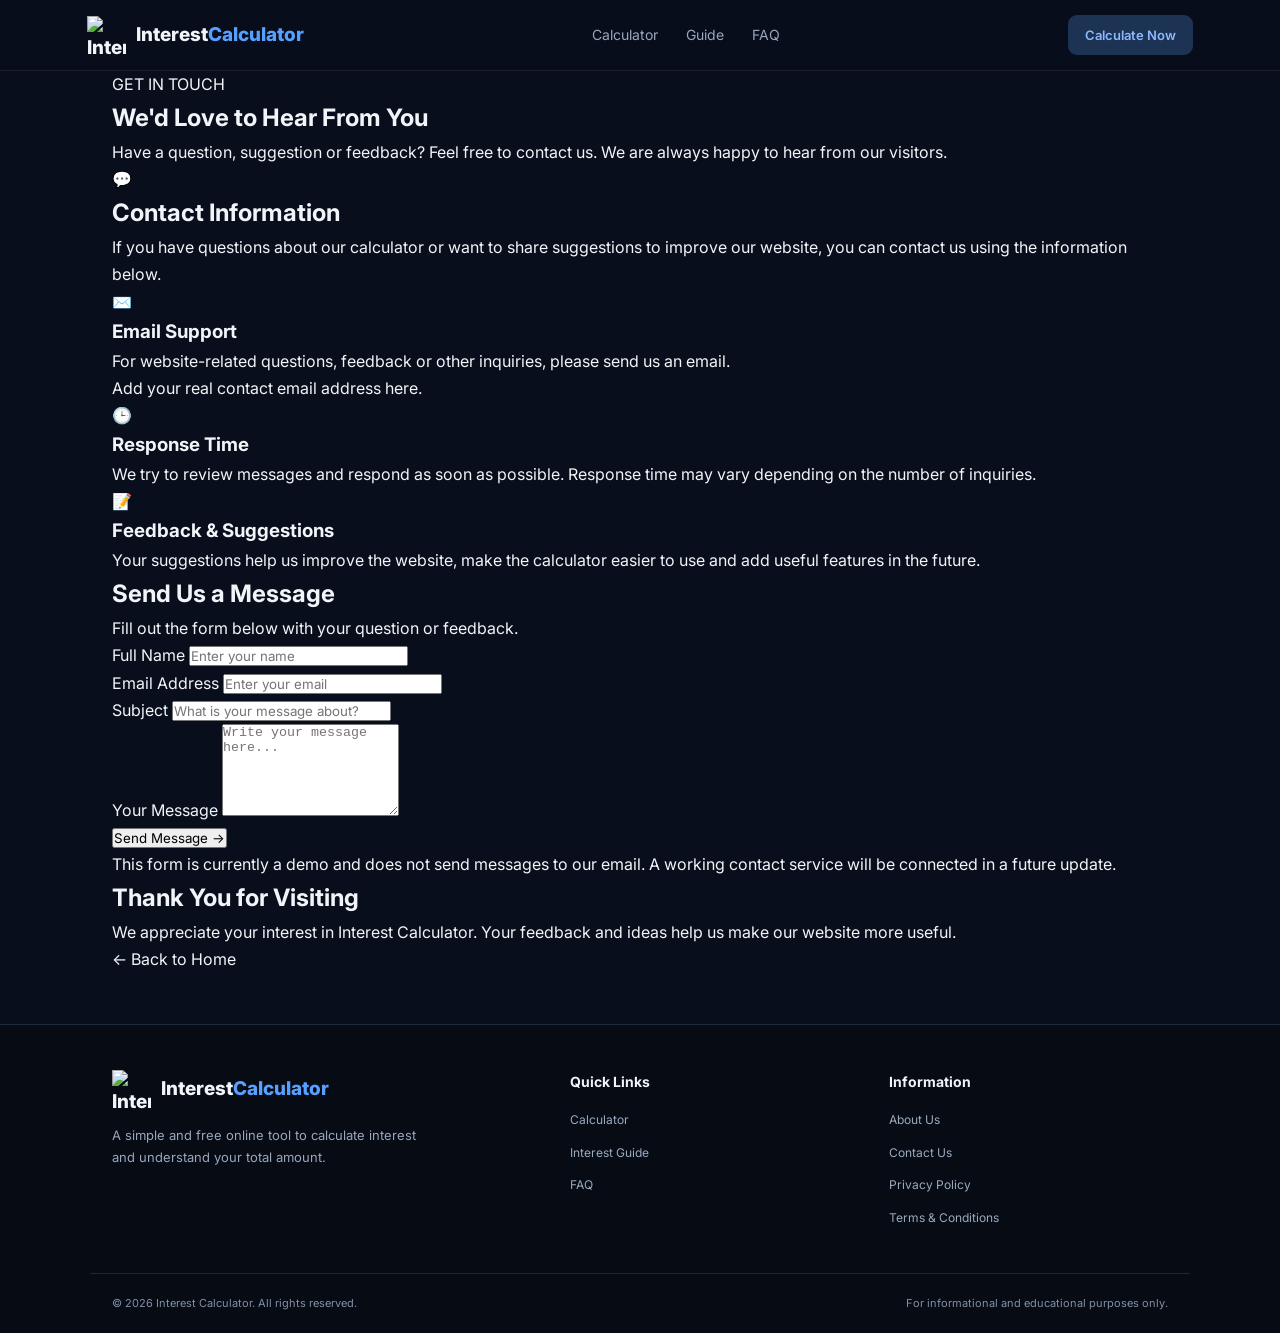
==== contact.html @ 2fb2c931 "Add contact.html for user inquiries and feedback This file contains the HTML structure for the conta" ====
<!DOCTYPE html>
<html lang="en">
<head>
    <meta charset="UTF-8">
    <meta name="viewport" content="width=device-width, initial-scale=1.0">

    <title>Contact Us - Interest Calculator</title>

    <meta name="description" content="Contact Interest Calculator with questions, feedback, suggestions or website-related inquiries.">

    <meta name="robots" content="index, follow">

    <link rel="icon" type="image/png"
    href="https://raw.githubusercontent.com/ManishKumar18k/Interest-Calculator/main/Glossy%20Rupee%20Investment%20Growth%20Icon.png">

    <link rel="stylesheet" href="styles.css">
    <link rel="stylesheet" href="contact.css">
</head>

<body>

    <!-- NAVBAR -->
    <header class="navbar">
        <div class="nav-container">

            <a href="index.html" class="brand">
                <img src="https://raw.githubusercontent.com/ManishKumar18k/Interest-Calculator/main/Glossy%20Rupee%20Investment%20Growth%20Icon.png" alt="Interest Calculator Logo">

                <span>Interest<span class="brand-highlight">Calculator</span></span>
            </a>

            <nav class="nav-links">
                <a href="index.html#calculator">Calculator</a>
                <a href="index.html#guide">Guide</a>
                <a href="index.html#faq">FAQ</a>
            </nav>

            <a href="index.html#calculator" class="nav-button">
                Calculate Now
            </a>

        </div>
    </header>


    <!-- CONTACT PAGE -->
    <main class="contact-main">

        <!-- HERO -->
        <section class="contact-hero">

            <div class="contact-badge">GET IN TOUCH</div>

            <h1>We'd Love to <span>Hear From You</span></h1>

            <p>
                Have a question, suggestion or feedback? Feel free to contact us.
                We are always happy to hear from our visitors.
            </p>

        </section>


        <!-- CONTACT CONTENT -->
        <section class="contact-grid">

            <!-- LEFT INFORMATION -->
            <div class="contact-info">

                <div class="contact-info-card">

                    <div class="contact-icon">💬</div>

                    <h2>Contact Information</h2>

                    <p>
                        If you have questions about our calculator or want to
                        share suggestions to improve our website, you can
                        contact us using the information below.
                    </p>

                </div>


                <div class="contact-info-card">

                    <div class="contact-icon">✉️</div>

                    <h3>Email Support</h3>

                    <p>
                        For website-related questions, feedback or other
                        inquiries, please send us an email.
                    </p>

                    <div class="contact-email-note">
                        Add your real contact email address here.
                    </div>

                </div>


                <div class="contact-info-card">

                    <div class="contact-icon">🕒</div>

                    <h3>Response Time</h3>

                    <p>
                        We try to review messages and respond as soon as
                        possible. Response time may vary depending on
                        the number of inquiries.
                    </p>

                </div>


                <div class="contact-info-card">

                    <div class="contact-icon">📝</div>

                    <h3>Feedback & Suggestions</h3>

                    <p>
                        Your suggestions help us improve the website,
                        make the calculator easier to use and add
                        useful features in the future.
                    </p>

                </div>

            </div>


            <!-- CONTACT FORM -->
            <div class="contact-form-card">

                <h2>Send Us a Message</h2>

                <p class="form-subtitle">
                    Fill out the form below with your question or feedback.
                </p>

                <form id="contactForm">

                    <div class="contact-field">

                        <label for="name">Full Name</label>

                        <input
                            type="text"
                            id="name"
                            name="name"
                            placeholder="Enter your name"
                            required
                            maxlength="100">

                    </div>


                    <div class="contact-field">

                        <label for="email">Email Address</label>

                        <input
                            type="email"
                            id="email"
                            name="email"
                            placeholder="Enter your email"
                            required
                            maxlength="150">

                    </div>


                    <div class="contact-field">

                        <label for="subject">Subject</label>

                        <input
                            type="text"
                            id="subject"
                            name="subject"
                            placeholder="What is your message about?"
                            required
                            maxlength="150">

                    </div>


                    <div class="contact-field">

                        <label for="message">Your Message</label>

                        <textarea
                            id="message"
                            name="message"
                            rows="6"
                            placeholder="Write your message here..."
                            required
                            maxlength="2000"></textarea>

                    </div>


                    <button type="submit" class="contact-submit">
                        Send Message →
                    </button>

                    <p id="formMessage" class="form-message"></p>

                    <p class="form-note">
                        This form is currently a demo and does not send
                        messages to our email. A working contact service
                        will be connected in a future update.
                    </p>

                </form>

            </div>

        </section>


        <!-- EXTRA -->
        <section class="contact-bottom">

            <h2>Thank You for Visiting</h2>

            <p>
                We appreciate your interest in Interest Calculator.
                Your feedback and ideas help us make our website more useful.
            </p>

            <a href="index.html" class="back-home-button">
                ← Back to Home
            </a>

        </section>

    </main>


    <!-- FOOTER -->
    <footer class="footer">

        <div class="footer-main">

            <div class="footer-brand">

                <a href="index.html" class="brand footer-logo">
                    <img src="https://raw.githubusercontent.com/ManishKumar18k/Interest-Calculator/main/Glossy%20Rupee%20Investment%20Growth%20Icon.png" alt="Interest Calculator Logo">

                    <span>Interest<span class="brand-highlight">Calculator</span></span>
                </a>

                <p>
                    A simple and free online tool to calculate interest
                    and understand your total amount.
                </p>

            </div>


            <div class="footer-links">

                <h3>Quick Links</h3>

                <a href="index.html#calculator">Calculator</a>
                <a href="index.html#guide">Interest Guide</a>
                <a href="index.html#faq">FAQ</a>

            </div>


            <div class="footer-links">

                <h3>Information</h3>

                <a href="about.html">About Us</a>
                <a href="contact.html">Contact Us</a>
                <a href="privacy-policy.html">Privacy Policy</a>
                <a href="terms.html">Terms & Conditions</a>

            </div>

        </div>


        <div class="footer-bottom">

            <p>© <span id="contactYear"></span> Interest Calculator. All rights reserved.</p>

            <p class="disclaimer">
                For informational and educational purposes only.
            </p>

        </div>

    </footer>


    <script>

        // Update current year
        document.getElementById("contactYear").textContent =
            new Date().getFullYear();


        // Contact form demo
        const contactForm = document.getElementById("contactForm");
        const formMessage = document.getElementById("formMessage");

        contactForm.addEventListener("submit", function(event) {

            event.preventDefault();

            formMessage.textContent =
                "Thank you! The form design is working, but email sending is not connected yet.";

            formMessage.className = "form-message form-warning";

        });

    </script>

</body>
</html>
---- styles.css ----
@import url('https://fonts.googleapis.com/css2?family=Inter:wght@400;500;600;700;800&display=swap');

:root {
    --bg: #080e1b;
    --card: #111b2d;
    --card-light: #162238;
    --border: #26354d;
    --text: #f1f5f9;
    --muted: #98a7bc;
    --blue: #4f8cff;
    --green: #20d6a0;
}

* {
    margin: 0;
    padding: 0;
    box-sizing: border-box;
}

html {
    scroll-behavior: smooth;
    scroll-padding-top: 90px;
}

body {
    font-family: 'Inter', Arial, sans-serif;
    background: var(--bg);
    color: var(--text);
    line-height: 1.7;
}

a {
    color: inherit;
    text-decoration: none;
}

button,
input {
    font-family: inherit;
}

.navbar {
    position: sticky;
    top: 0;
    z-index: 100;
    background: rgba(8, 14, 27, 0.92);
    backdrop-filter: blur(15px);
    border-bottom: 1px solid rgba(255,255,255,0.07);
}

.nav-container {
    max-width: 1150px;
    margin: auto;
    padding: 15px 22px;
    display: flex;
    align-items: center;
    justify-content: space-between;
    gap: 20px;
}

.brand {
    display: flex;
    align-items: center;
    gap: 10px;
    font-size: 19px;
    font-weight: 800;
}

.brand img {
    width: 39px;
    height: 39px;
    object-fit: contain;
}

.brand-highlight {
    color: #58a0ff;
}

.nav-links {
    display: flex;
    align-items: center;
    gap: 28px;
}

.nav-links a {
    color: var(--muted);
    font-size: 14px;
    transition: 0.2s;
}

.nav-links a:hover {
    color: white;
}

.nav-button {
    background: #1d3354;
    color: #8db8ff;
    padding: 9px 17px;
    border-radius: 9px;
    font-size: 13px;
    font-weight: 600;
}

.hero {
    padding: 90px 20px 80px;
    text-align: center;
    position: relative;
    overflow: hidden;
}

.hero::before {
    content: "";
    position: absolute;
    width: 600px;
    height: 400px;
    background: rgba(43, 100, 230, 0.15);
    filter: blur(100px);
    top: -150px;
    left: 50%;
    transform: translateX(-50%);
    pointer-events: none;
}

.hero-content {
    max-width: 820px;
    margin: auto;
    position: relative;
}

.hero-badge {
    display: inline-flex;
    align-items: center;
    gap: 8px;
    background: #12233c;
    border: 1px solid #284368;
    color: #a8c8ff;
    border-radius: 30px;
    padding: 8px 15px;
    font-size: 12px;
    margin-bottom: 24px;
}

.badge-dot {
    width: 8px;
    height: 8px;
    border-radius: 50%;
    background: #20d6a0;
}

.hero h1 {
    font-size: clamp(34px, 5.4vw, 64px);
    line-height: 1.18;
    font-weight: 800;
    letter-spacing: -2px;
}

.gradient-text {
    background: linear-gradient(90deg, #5e9eff, #75e2d2);
    -webkit-background-clip: text;
    background-clip: text;
    color: transparent;
}

.hero-content > p {
    color: var(--muted);
    max-width: 620px;
    margin: 22px auto 30px;
    font-size: 16px;
}

.primary-button {
    display: inline-flex;
    align-items: center;
    gap: 10px;
    padding: 14px 25px;
    border-radius: 10px;
    background: linear-gradient(135deg, #3e82ff, #2861dc);
    font-weight: 700;
    box-shadow: 0 8px 25px rgba(43, 101, 220, 0.25);
    transition: 0.2s;
}

.primary-button:hover {
    transform: translateY(-2px);
}

.hero-features {
    display: flex;
    justify-content: center;
    flex-wrap: wrap;
    gap: 22px;
    margin-top: 28px;
    color: #a7b7cd;
    font-size: 12px;
}

main {
    max-width: 1100px;
    margin: auto;
    padding: 0 22px;
}

.calculator-section {
    padding: 20px 0 70px;
}

.section-heading {
    text-align: center;
    margin-bottom: 30px;
}

.section-label {
    color: #66a1ff;
    font-size: 11px;
    letter-spacing: 2px;
    font-weight: 700;
}

.section-heading h2 {
    font-size: clamp(25px, 3vw, 36px);
    margin: 8px 0;
    letter-spacing: -0.8px;
}

.section-heading p {
    color: var(--muted);
    font-size: 14px;
}

.calculator-card {
    display: grid;
    grid-template-columns: 1.1fr 0.9fr;
    gap: 25px;
    background: var(--card);
    border: 1px solid var(--border);
    padding: 28px;
    border-radius: 20px;
    box-shadow: 0 20px 50px rgba(0,0,0,0.15);
}

.calculator-form {
    display: flex;
    flex-direction: column;
    gap: 20px;
}

.input-group {
    display: flex;
    flex-direction: column;
    gap: 8px;
}

.input-group label {
    font-size: 13px;
    font-weight: 600;
    color: #d9e4f3;
}

.input-group small {
    color: #8293aa;
    font-size: 11px;
}

.input-box {
    display: flex;
    align-items: center;
    background: #0b1424;
    border: 1px solid #293951;
    border-radius: 10px;
    overflow: hidden;
    min-height: 48px;
    transition: 0.2s;
}

.input-box:focus-within {
    border-color: var(--blue);
    box-shadow: 0 0 0 3px rgba(79, 140, 255, 0.1);
}

.input-icon {
    padding: 0 14px;
    color: #80aaff;
    font-weight: 700;
}

.input-box input {
    width: 100%;
    min-width: 0;
    height: 48px;
    border: none;
    outline: none;
    background: transparent;
    color: white;
    padding: 0 13px;
    font-size: 14px;
}

.input-box input[type="date"] {
    color-scheme: dark;
}

.date-row {
    display: grid;
    grid-template-columns: 1fr 1fr;
    gap: 15px;
}

.button-row {
    display: grid;
    grid-template-columns: 1fr 100px;
    gap: 12px;
    margin-top: 4px;
}

.calculate-button {
    border: none;
    border-radius: 10px;
    background: linear-gradient(135deg, #4385ff, #2c65dd);
    color: white;
    height: 49px;
    font-size: 14px;
    font-weight: 700;
    cursor: pointer;
    transition: 0.2s;
}

.calculate-button:hover {
    filter: brightness(1.12);
    transform: translateY(-1px);
}

.reset-button {
    border: 1px solid #34455e;
    border-radius: 10px;
    background: #19263a;
    color: #c4d0e0;
    height: 49px;
    font-size: 13px;
    cursor: pointer;
    transition: 0.2s;
}

.reset-button:hover {
    background: #263750;
}

.error-message {
    color: #ff8585;
    font-size: 13px;
    min-height: 5px;
}

.result-card {
    background: linear-gradient(155deg, #142740, #102033);
    border: 1px solid #294462;
    border-radius: 15px;
    padding: 24px;
    display: flex;
    flex-direction: column;
    justify-content: center;
}

.result-top {
    display: flex;
    align-items: center;
    justify-content: space-between;
}

.result-label {
    color: #8ea9c9;
    font-size: 11px;
    letter-spacing: 1.5px;
    font-weight: 700;
}

.result-top h3 {
    font-size: 32px;
    color: #4de0b2;
    margin-top: 6px;
    overflow-wrap: anywhere;
}

.result-icon {
    width: 48px;
    height: 48px;
    background: #1d3c5b;
    color: #65c5ff;
    display: flex;
    align-items: center;
    justify-content: center;
    border-radius: 13px;
    font-size: 23px;
    font-weight: 700;
}

.result-divider {
    border-top: 1px solid #2a405b;
    margin: 20px 0;
}

.result-detail {
    display: flex;
    justify-content: space-between;
    gap: 15px;
    margin-bottom: 13px;
    font-size: 13px;
}

.result-detail span {
    color: #a0b2c9;
}

.result-detail strong {
    color: #e5edf7;
    text-align: right;
}

.total-box {
    margin-top: 10px;
    padding: 18px;
    background: rgba(32, 214, 160, 0.08);
    border: 1px solid rgba(32, 214, 160, 0.25);
    border-radius: 12px;
    display: flex;
    flex-direction: column;
    gap: 4px;
}

.total-box span {
    color: #a6c9bf;
    font-size: 12px;
}

.total-box strong {
    color: #4de0b2;
    font-size: 27px;
    overflow-wrap: anywhere;
}

.result-note {
    color: #8299b5;
    font-size: 11px;
    margin-top: 15px;
    text-align: center;
}

.content-section {
    padding: 55px 0;
}

.content-card {
    background: var(--card);
    border: 1px solid var(--border);
    border-radius: 16px;
    padding: 30px;
}

.content-card > p {
    color: #b4c2d5;
    font-size: 14px;
    margin-bottom: 15px;
}

.formula-box {
    background: #0b1424;
    border: 1px solid #26364d;
    padding: 22px;
    border-radius: 12px;
    margin-top: 25px;
}

.formula-box h3 {
    margin-bottom: 12px;
    font-size: 16px;
}

.formula {
    padding: 14px;
    border-radius: 8px;
    background: #15243a;
    color: #8fc0ff;
    font-size: 15px;
    font-weight: 700;
    text-align: center;
    margin: 12px 0;
    overflow-wrap: anywhere;
}

.formula-box p {
    color: var(--muted);
    font-size: 13px;
    margin-top: 15px;
}

.example-card {
    background: var(--card);
    border: 1px solid var(--border);
    border-radius: 16px;
    padding: 25px;
}

.example-item {
    display: flex;
    justify-content: space-between;
    gap: 15px;
    padding: 13px 0;
    border-bottom: 1px solid #26354a;
    font-size: 14px;
}

.example-item span {
    color: var(--muted);
}

.example-item strong {
    color: #e6edf6;
}

.green-text {
    color: var(--green) !important;
}

.example-total {
    display: flex;
    justify-content: space-between;
    align-items: center;
    gap: 15px;
    margin-top: 15px;
    padding: 18px;
    background: #122b2b;
    border-radius: 10px;
}

.example-total span {
    color: #b2d6c9;
}

.example-total strong {
    font-size: 22px;
    color: var(--green);
}

.example-explanation {
    margin-top: 20px;
    padding: 23px;
    background: #101a2b;
    border: 1px solid #26354a;
    border-radius: 14px;
}

.example-explanation h3 {
    font-size: 17px;
    margin-bottom: 12px;
}

.example-explanation p {
    color: #aabbd0;
    font-size: 13px;
    margin-bottom: 12px;
}

.calculation {
    background: #172944;
    padding: 13px;
    border-radius: 8px;
    color: #8ec1ff !important;
    font-weight: 700;
}

.steps-grid {
    display: grid;
    grid-template-columns: repeat(4, 1fr);
    gap: 15px;
}

.step-card {
    background: var(--card);
    border: 1px solid var(--border);
    border-radius: 14px;
    padding: 22px;
    transition: 0.2s;
}

.step-card:hover {
    border-color: #426aa1;
    transform: translateY(-3px);
}

.step-number {
    color: #5e9eff;
    font-size: 12px;
    font-weight: 800;
    background: #1b3150;
    width: 40px;
    height: 40px;
    border-radius: 10px;
    display: flex;
    align-items: center;
    justify-content: center;
    margin-bottom: 15px;
}

.step-card h3 {
    font-size: 15px;
    margin-bottom: 8px;
}

.step-card p {
    color: var(--muted);
    font-size: 12px;
}

.faq-list {
    display: flex;
    flex-direction: column;
    gap: 12px;
}

.faq-item {
    background: var(--card);
    border: 1px solid var(--border);
    border-radius: 12px;
    padding: 18px 20px;
}

.faq-item summary {
    cursor: pointer;
    font-weight: 600;
    font-size: 14px;
    list-style: none;
    position: relative;
    padding-right: 25px;
}

.faq-item summary::-webkit-details-marker {
    display: none;
}

.faq-item summary::after {
    content: "+";
    position: absolute;
    right: 0;
    top: 0;
    color: #69a4ff;
    font-size: 20px;
}

.faq-item[open] summary::after {
    content: "−";
}

.faq-item p {
    color: var(--muted);
    font-size: 13px;
    padding-top: 14px;
}

.footer {
    background: #060b14;
    border-top: 1px solid #1d2a3c;
    margin-top: 50px;
}

.footer-main {
    max-width: 1100px;
    margin: auto;
    padding: 45px 22px;
    display: grid;
    grid-template-columns: 1.5fr 1fr 1fr;
    gap: 40px;
}

.footer-brand p {
    max-width: 330px;
    color: var(--muted);
    font-size: 13px;
    margin-top: 15px;
}

.footer-links {
    display: flex;
    flex-direction: column;
    gap: 12px;
}

.footer-links h3 {
    font-size: 14px;
    margin-bottom: 5px;
}

.footer-links a {
    color: #9aabc0;
    font-size: 12px;
    transition: 0.2s;
}

.footer-links a:hover {
    color: #6fa8ff;
}

.footer-bottom {
    border-top: 1px solid #1c2939;
    max-width: 1100px;
    margin: auto;
    padding: 20px 22px;
    display: flex;
    justify-content: space-between;
    flex-wrap: wrap;
    gap: 12px;
    color: #8090a5;
    font-size: 11px;
}

.disclaimer {
    text-align: right;
}

@media (max-width: 850px) {

    .calculator-card {
        grid-template-columns: 1fr;
    }

    .steps-grid {
        grid-template-columns: repeat(2, 1fr);
    }

    .footer-main {
        grid-template-columns: 1fr 1fr;
    }

    .footer-brand {
        grid-column: 1 / -1;
    }
}

@media (max-width: 600px) {

    .nav-container {
        padding: 12px 15px;
    }

    .brand {
        font-size: 15px;
        gap: 7px;
    }

    .brand img {
        width: 32px;
        height: 32px;
    }

    .nav-links {
        display: none;
    }

    .nav-button {
        font-size: 11px;
        padding: 8px 11px;
    }

    .hero {
        padding: 65px 17px 55px;
    }

    .hero h1 {
        letter-spacing: -1.2px;
    }

    .hero-content > p {
        font-size: 14px;
    }

    .hero-features {
        gap: 12px;
        font-size: 10px;
    }

    main {
        padding: 0 15px;
    }

    .calculator-card {
        padding: 17px;
        border-radius: 15px;
    }

    .date-row {
        grid-template-columns: 1fr;
    }

    .result-card {
        padding: 19px;
    }

    .result-top h3 {
        font-size: 28px;
    }

    .content-card {
        padding: 19px;
    }

    .formula {
        font-size: 13px;
    }

    .steps-grid {
        grid-template-columns: 1fr;
    }

    .step-card {
        padding: 19px;
    }

    .footer-main {
        grid-template-columns: 1fr;
        gap: 30px;
        padding: 35px 20px;
    }

    .footer-brand {
        grid-column: auto;
    }

    .footer-bottom {
        flex-direction: column;
    }

    .disclaimer {
        text-align: left;
    }

    .example-card {
        padding: 17px;
    }

    .example-total strong {
        font-size: 18px;
    }
}
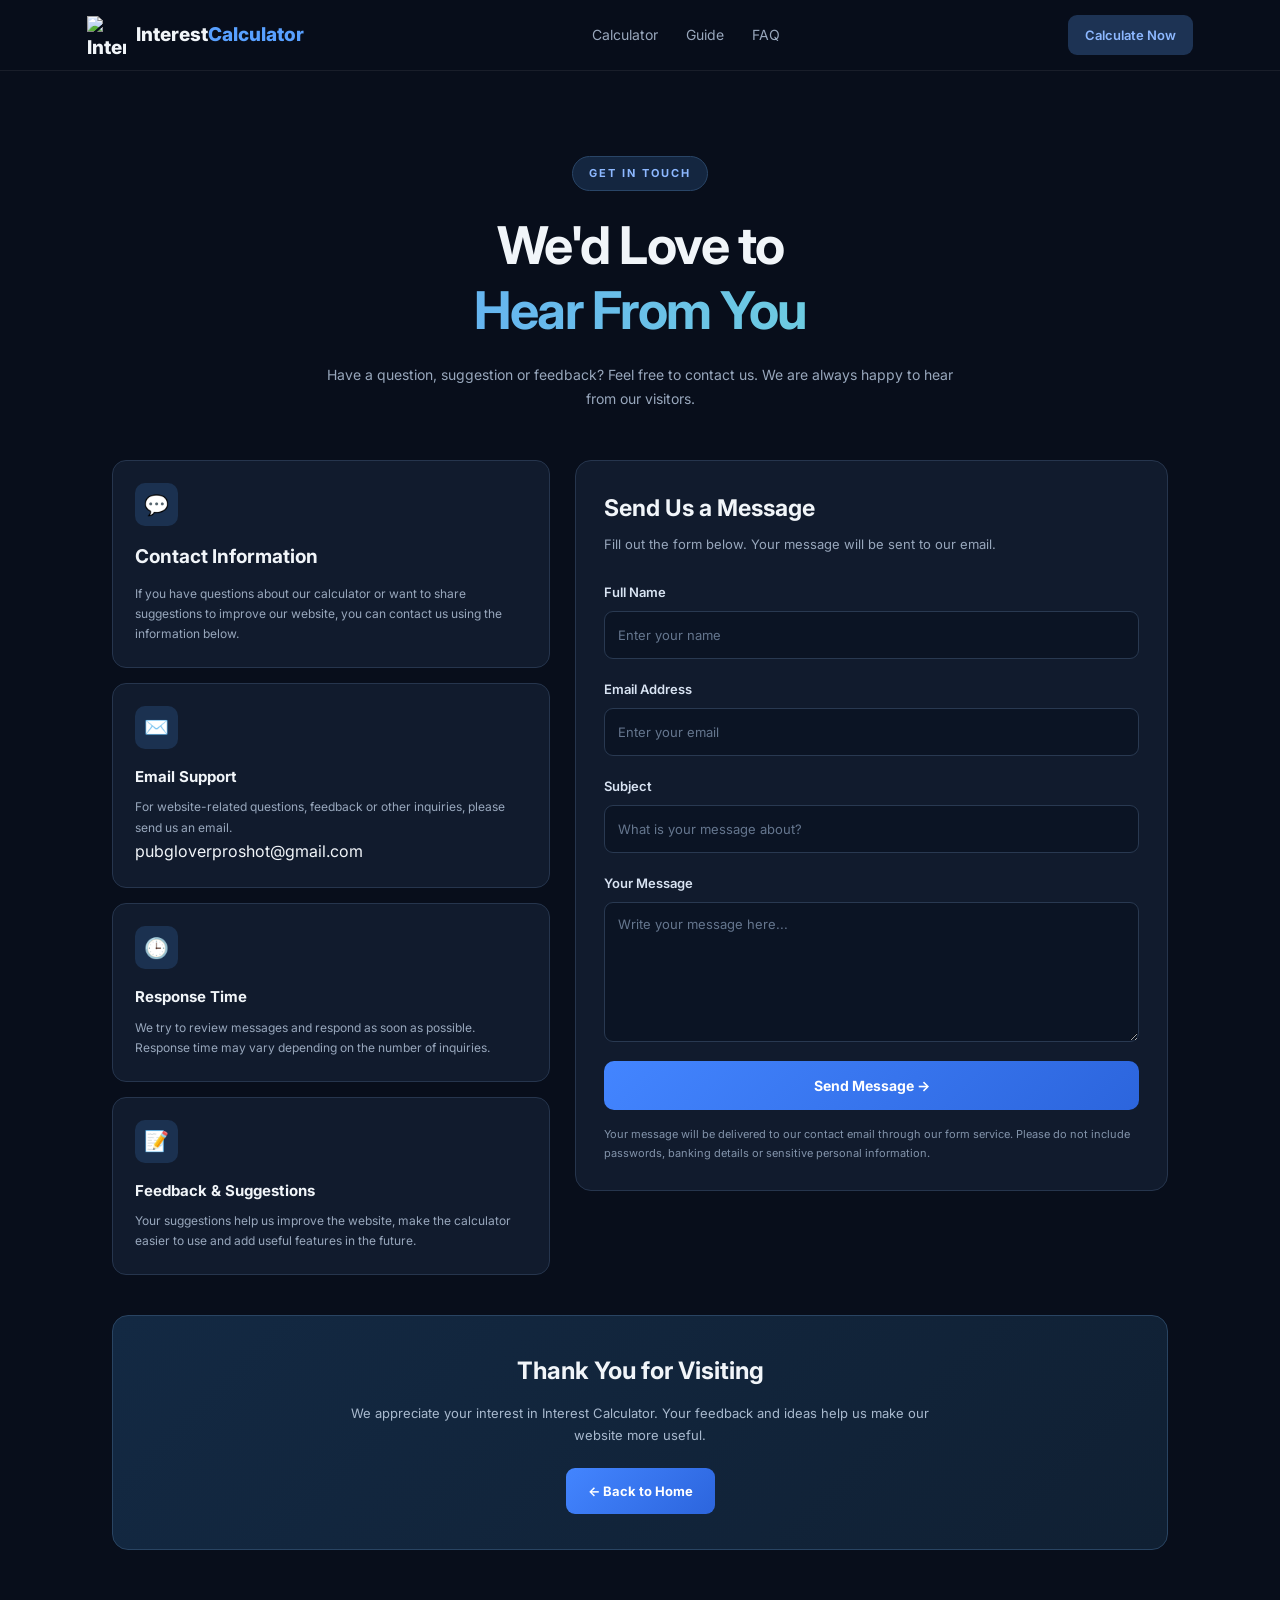
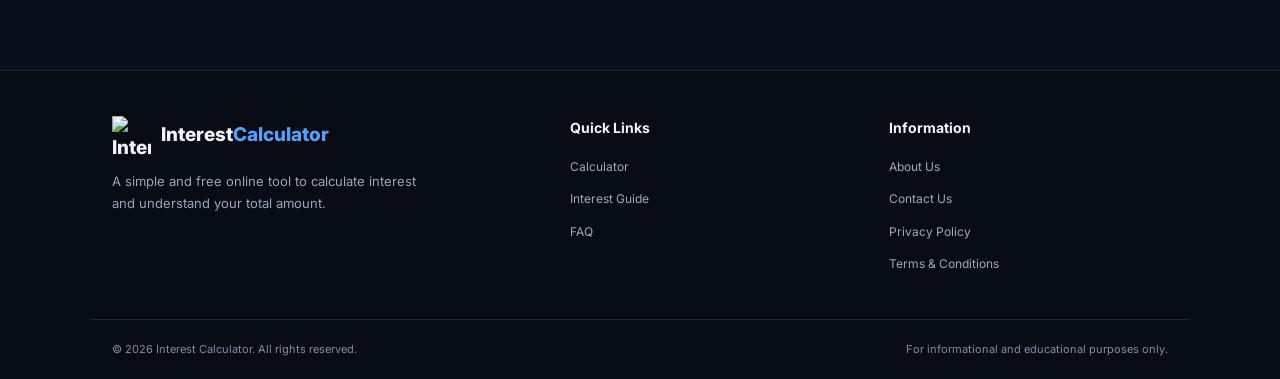
==== commit b66fe9bb: "Update contact.html" ====
--- a/contact.html
+++ b/contact.html
@@ -47,7 +47,6 @@
     <!-- CONTACT PAGE -->
     <main class="contact-main">
 
-        <!-- HERO -->
         <section class="contact-hero">
 
             <div class="contact-badge">GET IN TOUCH</div>
@@ -65,7 +64,6 @@
         <!-- CONTACT CONTENT -->
         <section class="contact-grid">
 
-            <!-- LEFT INFORMATION -->
             <div class="contact-info">
 
                 <div class="contact-info-card">
@@ -94,9 +92,10 @@
                         inquiries, please send us an email.
                     </p>
 
-                    <div class="contact-email-note">
-                        Add your real contact email address here.
-                    </div>
+                    <a class="contact-email"
+                       href="mailto:pubgloverproshot@gmail.com">
+                       pubgloverproshot@gmail.com
+                    </a>
 
                 </div>
 
@@ -133,16 +132,35 @@
             </div>
 
 
-            <!-- CONTACT FORM -->
+            <!-- REAL EMAIL FORM -->
             <div class="contact-form-card">
 
                 <h2>Send Us a Message</h2>
 
                 <p class="form-subtitle">
-                    Fill out the form below with your question or feedback.
+                    Fill out the form below. Your message will be sent to our email.
                 </p>
 
-                <form id="contactForm">
+                <form
+                    id="contactForm"
+                    action="https://formsubmit.co/pubgloverproshot@gmail.com"
+                    method="POST">
+
+                    <!-- Email subject -->
+                    <input type="hidden"
+                           name="_subject"
+                           value="New Message - Interest Calculator Website">
+
+                    <!-- Email display template -->
+                    <input type="hidden"
+                           name="_template"
+                           value="table">
+
+                    <!-- Redirect after successful submission -->
+                    <input type="hidden"
+                           name="_next"
+                           value="https://interest-calculator.pubgloverproshot.workers.dev/contact.html?sent=1">
+
 
                     <div class="contact-field">
 
@@ -181,7 +199,7 @@
                         <input
                             type="text"
                             id="subject"
-                            name="subject"
+                            name="visitor_subject"
                             placeholder="What is your message about?"
                             required
                             maxlength="150">
@@ -211,9 +229,9 @@
                     <p id="formMessage" class="form-message"></p>
 
                     <p class="form-note">
-                        This form is currently a demo and does not send
-                        messages to our email. A working contact service
-                        will be connected in a future update.
+                        Your message will be delivered to our contact email
+                        through our form service. Please do not include
+                        passwords, banking details or sensitive personal information.
                     </p>
 
                 </form>
@@ -223,7 +241,7 @@
         </section>
 
 
-        <!-- EXTRA -->
+        <!-- BOTTOM SECTION -->
         <section class="contact-bottom">
 
             <h2>Thank You for Visiting</h2>
@@ -303,25 +321,24 @@
 
     <script>
 
-        // Update current year
+        // Update footer year
         document.getElementById("contactYear").textContent =
             new Date().getFullYear();
 
 
-        // Contact form demo
-        const contactForm = document.getElementById("contactForm");
-        const formMessage = document.getElementById("formMessage");
-
-        contactForm.addEventListener("submit", function(event) {
-
-            event.preventDefault();
+        // Show message after redirect from successful submission
+        const params = new URLSearchParams(window.location.search);
+
+        if (params.get("sent") === "1") {
+
+            const formMessage = document.getElementById("formMessage");
 
             formMessage.textContent =
-                "Thank you! The form design is working, but email sending is not connected yet.";
-
-            formMessage.className = "form-message form-warning";
-
-        });
+                "Thank you! Your message has been submitted. We will review it soon.";
+
+            formMessage.className = "form-message form-success";
+
+        }
 
     </script>
 
--- a/contact.css
+++ b/contact.css
@@ -0,0 +1,313 @@
+
+.contact-main {
+    max-width: 1100px;
+    margin: auto;
+    padding: 25px 22px 70px;
+}
+
+/* HERO */
+
+.contact-hero {
+    text-align: center;
+    padding: 60px 20px 50px;
+}
+
+.contact-badge {
+    display: inline-block;
+    color: #8db8ff;
+    background: #142640;
+    border: 1px solid #294567;
+    border-radius: 30px;
+    padding: 7px 16px;
+    font-size: 11px;
+    letter-spacing: 2px;
+    font-weight: 700;
+    margin-bottom: 22px;
+}
+
+.contact-hero h1 {
+    font-size: clamp(32px, 5vw, 52px);
+    line-height: 1.25;
+    letter-spacing: -1.5px;
+}
+
+.contact-hero h1 span {
+    display: block;
+    background: linear-gradient(90deg, #5e9eff, #75e2d2);
+    -webkit-background-clip: text;
+    background-clip: text;
+    color: transparent;
+}
+
+.contact-hero p {
+    max-width: 650px;
+    margin: 20px auto 0;
+    color: #98a7bc;
+    font-size: 14px;
+}
+
+
+/* MAIN GRID */
+
+.contact-grid {
+    display: grid;
+    grid-template-columns: 0.85fr 1.15fr;
+    gap: 25px;
+    align-items: start;
+}
+
+
+/* LEFT INFORMATION */
+
+.contact-info {
+    display: flex;
+    flex-direction: column;
+    gap: 15px;
+}
+
+.contact-info-card {
+    background: #111b2d;
+    border: 1px solid #26354d;
+    border-radius: 14px;
+    padding: 22px;
+}
+
+.contact-icon {
+    width: 43px;
+    height: 43px;
+    display: flex;
+    align-items: center;
+    justify-content: center;
+    background: #1b3150;
+    border-radius: 10px;
+    font-size: 20px;
+    margin-bottom: 15px;
+}
+
+.contact-info-card h2 {
+    font-size: 19px;
+    margin-bottom: 10px;
+}
+
+.contact-info-card h3 {
+    font-size: 15px;
+    margin-bottom: 8px;
+}
+
+.contact-info-card p {
+    color: #98a7bc;
+    font-size: 12px;
+}
+
+.contact-email-note {
+    margin-top: 12px;
+    padding: 12px;
+    background: #0b1424;
+    border: 1px dashed #354965;
+    border-radius: 8px;
+    color: #8fbaff;
+    font-size: 12px;
+}
+
+
+/* FORM CARD */
+
+.contact-form-card {
+    background: #111b2d;
+    border: 1px solid #26354d;
+    border-radius: 16px;
+    padding: 28px;
+}
+
+.contact-form-card h2 {
+    font-size: 23px;
+    margin-bottom: 5px;
+}
+
+.form-subtitle {
+    color: #98a7bc;
+    font-size: 13px;
+    margin-bottom: 25px;
+}
+
+.contact-field {
+    display: flex;
+    flex-direction: column;
+    gap: 8px;
+    margin-bottom: 19px;
+}
+
+.contact-field label {
+    font-size: 13px;
+    color: #d9e4f3;
+    font-weight: 600;
+}
+
+.contact-field input,
+.contact-field textarea {
+    width: 100%;
+    border: 1px solid #293951;
+    border-radius: 9px;
+    background: #0b1424;
+    color: #f1f5f9;
+    outline: none;
+    padding: 13px;
+    font-size: 13px;
+    font-family: inherit;
+    transition: 0.2s;
+}
+
+.contact-field input {
+    height: 48px;
+}
+
+.contact-field textarea {
+    resize: vertical;
+    min-height: 140px;
+}
+
+.contact-field input:focus,
+.contact-field textarea:focus {
+    border-color: #4f8cff;
+    box-shadow: 0 0 0 3px rgba(79, 140, 255, 0.1);
+}
+
+.contact-field input::placeholder,
+.contact-field textarea::placeholder {
+    color: #65768e;
+}
+
+
+/* BUTTON */
+
+.contact-submit {
+    width: 100%;
+    height: 49px;
+    border: none;
+    border-radius: 10px;
+    background: linear-gradient(135deg, #4385ff, #2c65dd);
+    color: white;
+    font-size: 14px;
+    font-weight: 700;
+    cursor: pointer;
+    transition: 0.2s;
+}
+
+.contact-submit:hover {
+    transform: translateY(-2px);
+    filter: brightness(1.1);
+}
+
+
+/* FORM MESSAGE */
+
+.form-message {
+    font-size: 12px;
+    margin-top: 15px;
+    text-align: center;
+}
+
+.form-warning {
+    color: #ffc86b;
+    background: #2b2416;
+    border: 1px solid #66502a;
+    padding: 12px;
+    border-radius: 8px;
+}
+
+.form-note {
+    color: #8293aa;
+    font-size: 11px;
+    margin-top: 15px;
+    line-height: 1.7;
+}
+
+
+/* BOTTOM SECTION */
+
+.contact-bottom {
+    text-align: center;
+    background: linear-gradient(135deg, #132943, #102033);
+    border: 1px solid #294462;
+    border-radius: 16px;
+    padding: 35px 25px;
+    margin-top: 40px;
+}
+
+.contact-bottom h2 {
+    font-size: 24px;
+    margin-bottom: 10px;
+}
+
+.contact-bottom p {
+    max-width: 600px;
+    margin: 0 auto 22px;
+    color: #a8b9ce;
+    font-size: 13px;
+}
+
+.back-home-button {
+    display: inline-block;
+    background: linear-gradient(135deg, #4385ff, #2c65dd);
+    color: white;
+    padding: 12px 22px;
+    border-radius: 9px;
+    font-size: 13px;
+    font-weight: 700;
+    transition: 0.2s;
+}
+
+.back-home-button:hover {
+    transform: translateY(-2px);
+}
+
+
+/* MOBILE */
+
+@media (max-width: 800px) {
+
+    .contact-grid {
+        grid-template-columns: 1fr;
+    }
+
+}
+
+@media (max-width: 600px) {
+
+    .contact-main {
+        padding: 15px 15px 50px;
+    }
+
+    .contact-hero {
+        padding: 45px 5px 35px;
+    }
+
+    .contact-hero h1 {
+        letter-spacing: -1px;
+    }
+
+    .contact-hero p {
+        font-size: 13px;
+    }
+
+    .contact-info-card {
+        padding: 19px;
+    }
+
+    .contact-form-card {
+        padding: 20px;
+    }
+
+    .contact-form-card h2 {
+        font-size: 20px;
+    }
+
+    .contact-bottom {
+        padding: 28px 18px;
+    }
+
+    .contact-bottom h2 {
+        font-size: 20px;
+    }
+
+}
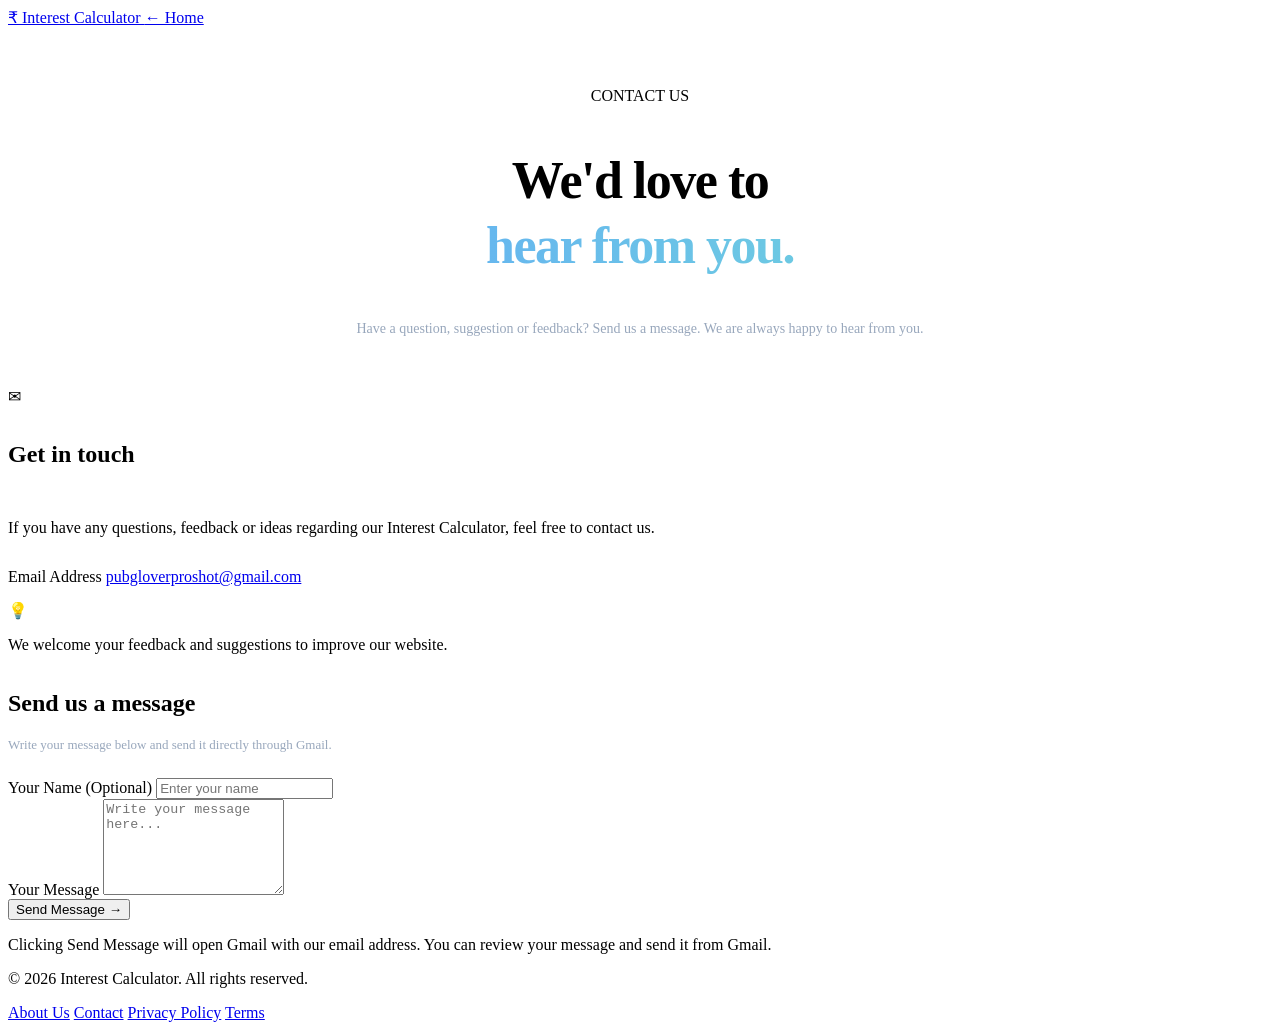
==== commit ddb99976: "Refactor contact.html for clarity and structure" ====
--- a/contact.html
+++ b/contact.html
@@ -4,234 +4,98 @@
 <head>
     <meta charset="UTF-8">
     <meta name="viewport" content="width=device-width, initial-scale=1.0">
+    <title>Contact Us | Interest Calculator</title>
+    <meta name="description" content="Contact Interest Calculator. Send us your feedback, suggestions or questions.">
 
-    <title>Contact Us - Interest Calculator</title>
-
-    <meta name="description" content="Contact Interest Calculator with questions, feedback, suggestions or website-related inquiries.">
-
-    <meta name="robots" content="index, follow">
-
-    <link rel="icon" type="image/png"
-    href="https://raw.githubusercontent.com/ManishKumar18k/Interest-Calculator/main/Glossy%20Rupee%20Investment%20Growth%20Icon.png">
-
-    <link rel="stylesheet" href="styles.css">
     <link rel="stylesheet" href="contact.css">
 </head>
-
 <body>
 
-    <!-- NAVBAR -->
     <header class="navbar">
-        <div class="nav-container">
+        <a href="index.html" class="logo">
+            <span class="logo-icon">₹</span>
+            Interest Calculator
+        </a>
 
-            <a href="index.html" class="brand">
-                <img src="https://raw.githubusercontent.com/ManishKumar18k/Interest-Calculator/main/Glossy%20Rupee%20Investment%20Growth%20Icon.png" alt="Interest Calculator Logo">
-
-                <span>Interest<span class="brand-highlight">Calculator</span></span>
-            </a>
-
-            <nav class="nav-links">
-                <a href="index.html#calculator">Calculator</a>
-                <a href="index.html#guide">Guide</a>
-                <a href="index.html#faq">FAQ</a>
-            </nav>
-
-            <a href="index.html#calculator" class="nav-button">
-                Calculate Now
-            </a>
-
-        </div>
+        <a href="index.html" class="home-btn">← Home</a>
     </header>
 
-
-    <!-- CONTACT PAGE -->
-    <main class="contact-main">
+    <main class="contact-container">
 
         <section class="contact-hero">
+            <div class="tag">CONTACT US</div>
 
-            <div class="contact-badge">GET IN TOUCH</div>
-
-            <h1>We'd Love to <span>Hear From You</span></h1>
+            <h1>We'd love to <span>hear from you.</span></h1>
 
             <p>
-                Have a question, suggestion or feedback? Feel free to contact us.
-                We are always happy to hear from our visitors.
+                Have a question, suggestion or feedback?
+                Send us a message. We are always happy to hear from you.
             </p>
-
         </section>
 
-
-        <!-- CONTACT CONTENT -->
-        <section class="contact-grid">
+        <section class="contact-card">
 
             <div class="contact-info">
+                <div class="info-icon">✉</div>
 
-                <div class="contact-info-card">
+                <h2>Get in touch</h2>
 
-                    <div class="contact-icon">💬</div>
+                <p>
+                    If you have any questions, feedback or ideas
+                    regarding our Interest Calculator, feel free to contact us.
+                </p>
 
-                    <h2>Contact Information</h2>
-
-                    <p>
-                        If you have questions about our calculator or want to
-                        share suggestions to improve our website, you can
-                        contact us using the information below.
-                    </p>
-
+                <div class="email-box">
+                    <span>Email Address</span>
+                    <a href="mailto:pubgloverproshot@gmail.com">
+                        pubgloverproshot@gmail.com
+                    </a>
                 </div>
 
-
-                <div class="contact-info-card">
-
-                    <div class="contact-icon">✉️</div>
-
-                    <h3>Email Support</h3>
-
+                <div class="info-note">
+                    <span>💡</span>
                     <p>
-                        For website-related questions, feedback or other
-                        inquiries, please send us an email.
+                        We welcome your feedback and suggestions
+                        to improve our website.
                     </p>
-
-                    <a class="contact-email"
-                       href="mailto:pubgloverproshot@gmail.com">
-                       pubgloverproshot@gmail.com
-                    </a>
-
                 </div>
-
-
-                <div class="contact-info-card">
-
-                    <div class="contact-icon">🕒</div>
-
-                    <h3>Response Time</h3>
-
-                    <p>
-                        We try to review messages and respond as soon as
-                        possible. Response time may vary depending on
-                        the number of inquiries.
-                    </p>
-
-                </div>
-
-
-                <div class="contact-info-card">
-
-                    <div class="contact-icon">📝</div>
-
-                    <h3>Feedback & Suggestions</h3>
-
-                    <p>
-                        Your suggestions help us improve the website,
-                        make the calculator easier to use and add
-                        useful features in the future.
-                    </p>
-
-                </div>
-
             </div>
 
+            <div class="contact-form-area">
 
-            <!-- REAL EMAIL FORM -->
-            <div class="contact-form-card">
-
-                <h2>Send Us a Message</h2>
-
+                <h2>Send us a message</h2>
                 <p class="form-subtitle">
-                    Fill out the form below. Your message will be sent to our email.
+                    Write your message below and send it directly through Gmail.
                 </p>
 
-                <form
-                    id="contactForm"
-                    action="https://formsubmit.co/pubgloverproshot@gmail.com"
-                    method="POST">
+                <form id="contactForm">
 
-                    <!-- Email subject -->
-                    <input type="hidden"
-                           name="_subject"
-                           value="New Message - Interest Calculator Website">
-
-                    <!-- Email display template -->
-                    <input type="hidden"
-                           name="_template"
-                           value="table">
-
-                    <!-- Redirect after successful submission -->
-                    <input type="hidden"
-                           name="_next"
-                           value="https://interest-calculator.pubgloverproshot.workers.dev/contact.html?sent=1">
-
-
-                    <div class="contact-field">
-
-                        <label for="name">Full Name</label>
-
+                    <div class="form-group">
+                        <label for="name">Your Name (Optional)</label>
                         <input
                             type="text"
                             id="name"
-                            name="name"
                             placeholder="Enter your name"
-                            required
-                            maxlength="100">
-
+                        >
                     </div>
 
-
-                    <div class="contact-field">
-
-                        <label for="email">Email Address</label>
-
-                        <input
-                            type="email"
-                            id="email"
-                            name="email"
-                            placeholder="Enter your email"
-                            required
-                            maxlength="150">
-
-                    </div>
-
-
-                    <div class="contact-field">
-
-                        <label for="subject">Subject</label>
-
-                        <input
-                            type="text"
-                            id="subject"
-                            name="visitor_subject"
-                            placeholder="What is your message about?"
-                            required
-                            maxlength="150">
-
-                    </div>
-
-
-                    <div class="contact-field">
-
+                    <div class="form-group">
                         <label for="message">Your Message</label>
-
                         <textarea
                             id="message"
-                            name="message"
                             rows="6"
                             placeholder="Write your message here..."
                             required
-                            maxlength="2000"></textarea>
-
+                        ></textarea>
                     </div>
 
-
-                    <button type="submit" class="contact-submit">
-                        Send Message →
+                    <button type="submit" class="send-btn">
+                        Send Message <span>→</span>
                     </button>
 
-                    <p id="formMessage" class="form-message"></p>
-
-                    <p class="form-note">
-                        Your message will be delivered to our contact email
-                        through our form service. Please do not include
-                        passwords, banking details or sensitive personal information.
+                    <p class="privacy-note">
+                        Clicking Send Message will open Gmail with our email address.
+                        You can review your message and send it from Gmail.
                     </p>
 
                 </form>
@@ -240,106 +104,56 @@
 
         </section>
 
-
-        <!-- BOTTOM SECTION -->
-        <section class="contact-bottom">
-
-            <h2>Thank You for Visiting</h2>
-
-            <p>
-                We appreciate your interest in Interest Calculator.
-                Your feedback and ideas help us make our website more useful.
-            </p>
-
-            <a href="index.html" class="back-home-button">
-                ← Back to Home
-            </a>
-
-        </section>
-
     </main>
 
+    <footer class="footer">
+        <p>© <span id="year"></span> Interest Calculator. All rights reserved.</p>
 
-    <!-- FOOTER -->
-    <footer class="footer">
-
-        <div class="footer-main">
-
-            <div class="footer-brand">
-
-                <a href="index.html" class="brand footer-logo">
-                    <img src="https://raw.githubusercontent.com/ManishKumar18k/Interest-Calculator/main/Glossy%20Rupee%20Investment%20Growth%20Icon.png" alt="Interest Calculator Logo">
-
-                    <span>Interest<span class="brand-highlight">Calculator</span></span>
-                </a>
-
-                <p>
-                    A simple and free online tool to calculate interest
-                    and understand your total amount.
-                </p>
-
-            </div>
-
-
-            <div class="footer-links">
-
-                <h3>Quick Links</h3>
-
-                <a href="index.html#calculator">Calculator</a>
-                <a href="index.html#guide">Interest Guide</a>
-                <a href="index.html#faq">FAQ</a>
-
-            </div>
-
-
-            <div class="footer-links">
-
-                <h3>Information</h3>
-
-                <a href="about.html">About Us</a>
-                <a href="contact.html">Contact Us</a>
-                <a href="privacy-policy.html">Privacy Policy</a>
-                <a href="terms.html">Terms & Conditions</a>
-
-            </div>
-
+        <div class="footer-links">
+            <a href="about.html">About Us</a>
+            <a href="contact.html">Contact</a>
+            <a href="privacy.html">Privacy Policy</a>
+            <a href="terms.html">Terms</a>
         </div>
-
-
-        <div class="footer-bottom">
-
-            <p>© <span id="contactYear"></span> Interest Calculator. All rights reserved.</p>
-
-            <p class="disclaimer">
-                For informational and educational purposes only.
-            </p>
-
-        </div>
-
     </footer>
 
+    <script>
+        const contactForm = document.getElementById("contactForm");
 
-    <script>
+        contactForm.addEventListener("submit", function(event) {
+            event.preventDefault();
 
-        // Update footer year
-        document.getElementById("contactYear").textContent =
+            const name = document.getElementById("name").value.trim();
+            const message = document.getElementById("message").value.trim();
+
+            if (message === "") {
+                alert("Please write your message.");
+                return;
+            }
+
+            const receiver = "pubgloverproshot@gmail.com";
+            const subject = "Message from Interest Calculator";
+
+            let emailBody = "";
+
+            if (name !== "") {
+                emailBody += "Name: " + name + "\n\n";
+            }
+
+            emailBody += "Message:\n" + message;
+
+            const gmailURL =
+                "https://mail.google.com/mail/?view=cm&fs=1" +
+                "&to=" + encodeURIComponent(receiver) +
+                "&su=" + encodeURIComponent(subject) +
+                "&body=" + encodeURIComponent(emailBody);
+
+            window.open(gmailURL, "_blank");
+
+        });
+
+        document.getElementById("year").textContent =
             new Date().getFullYear();
-
-
-        // Show message after redirect from successful submission
-        const params = new URLSearchParams(window.location.search);
-
-        if (params.get("sent") === "1") {
-
-            const formMessage = document.getElementById("formMessage");
-
-            formMessage.textContent =
-                "Thank you! Your message has been submitted. We will review it soon.";
-
-            formMessage.className = "form-message form-success";
-
-        }
-
     </script>
 
 </body>
--- a/contact.css
+++ b/contact.css
@@ -4,6 +4,32 @@
     margin: auto;
     padding: 25px 22px 70px;
 }
+
+
+
+/* Email link */
+.contact-email {
+    display: inline-block;
+    margin-top: 12px;
+    color: #7db2ff;
+    font-size: 13px;
+    font-weight: 600;
+    overflow-wrap: anywhere;
+}
+
+.contact-email:hover {
+    color: #ffffff;
+}
+
+/* Successful form submission message */
+.form-success {
+    color: #4de0b2;
+    background: #102b25;
+    border: 1px solid #23634d;
+    padding: 12px;
+    border-radius: 8px;
+}
+
 
 /* HERO */
 
